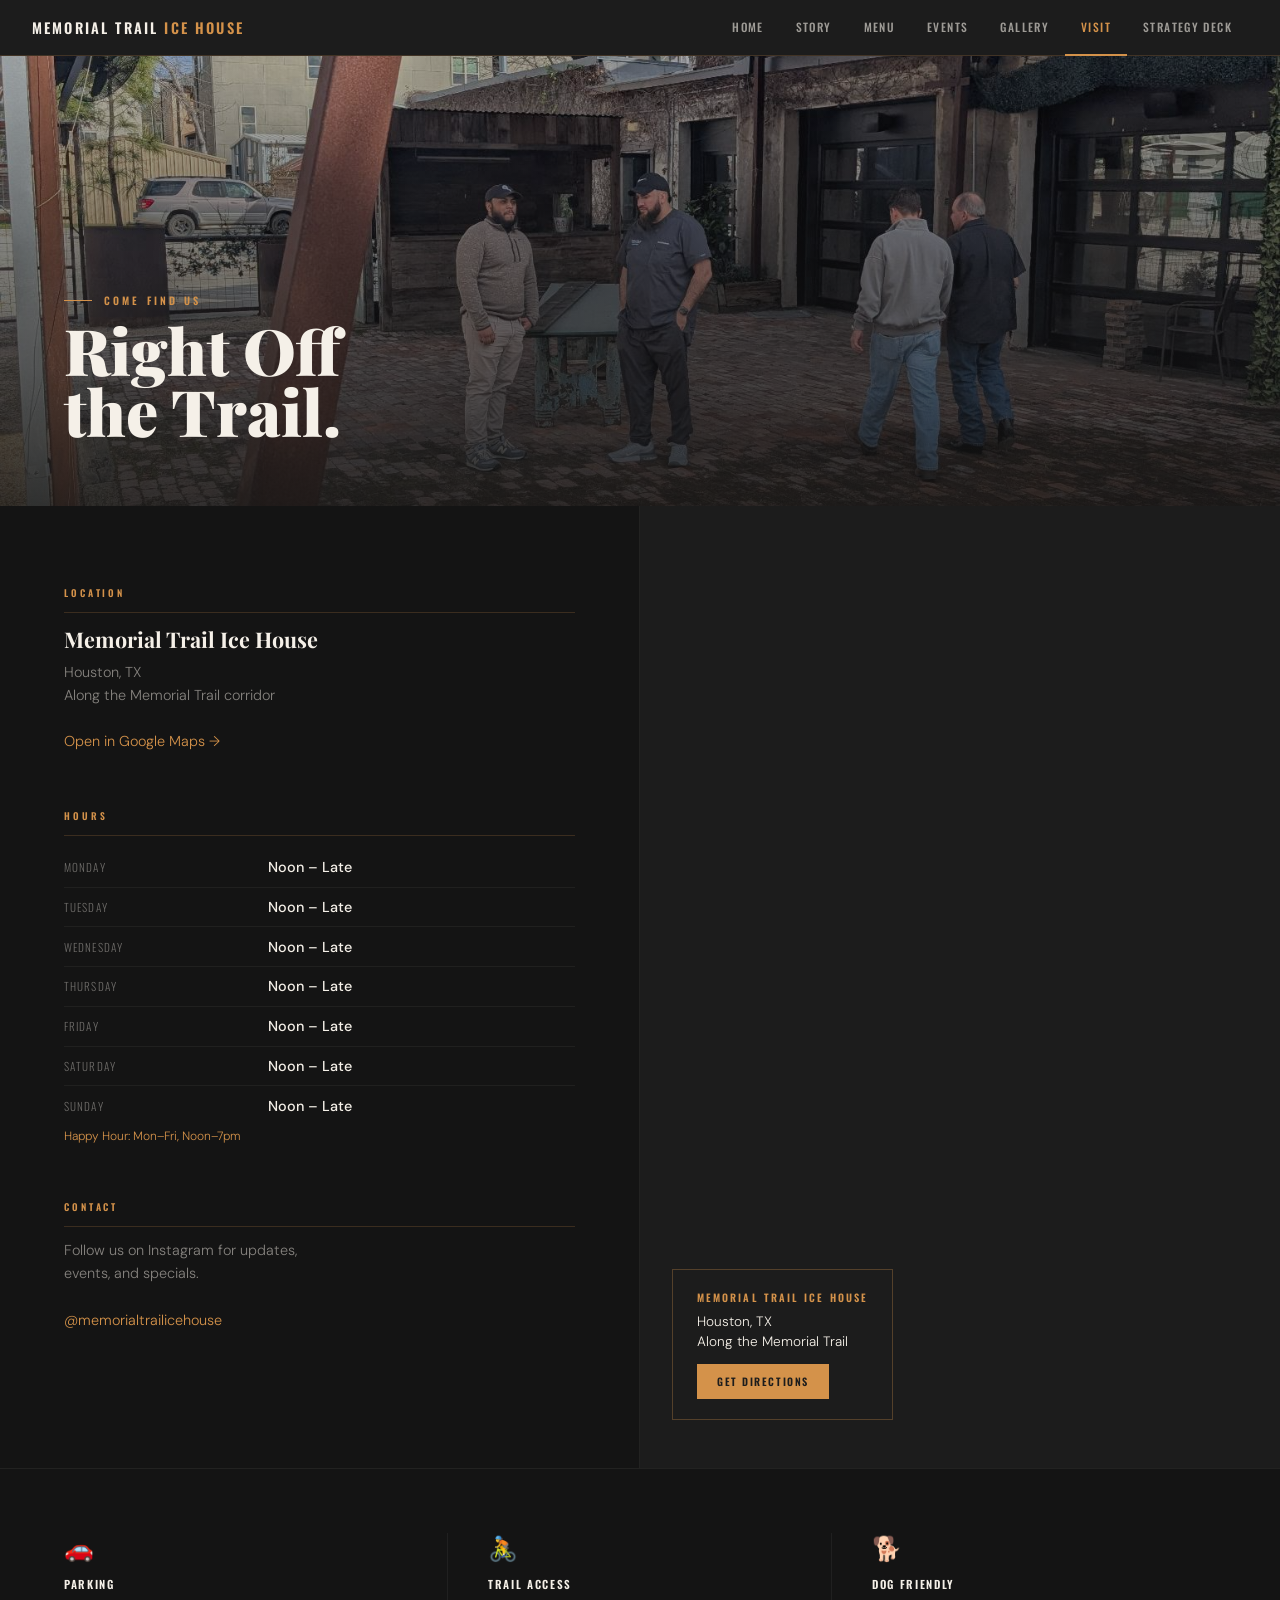
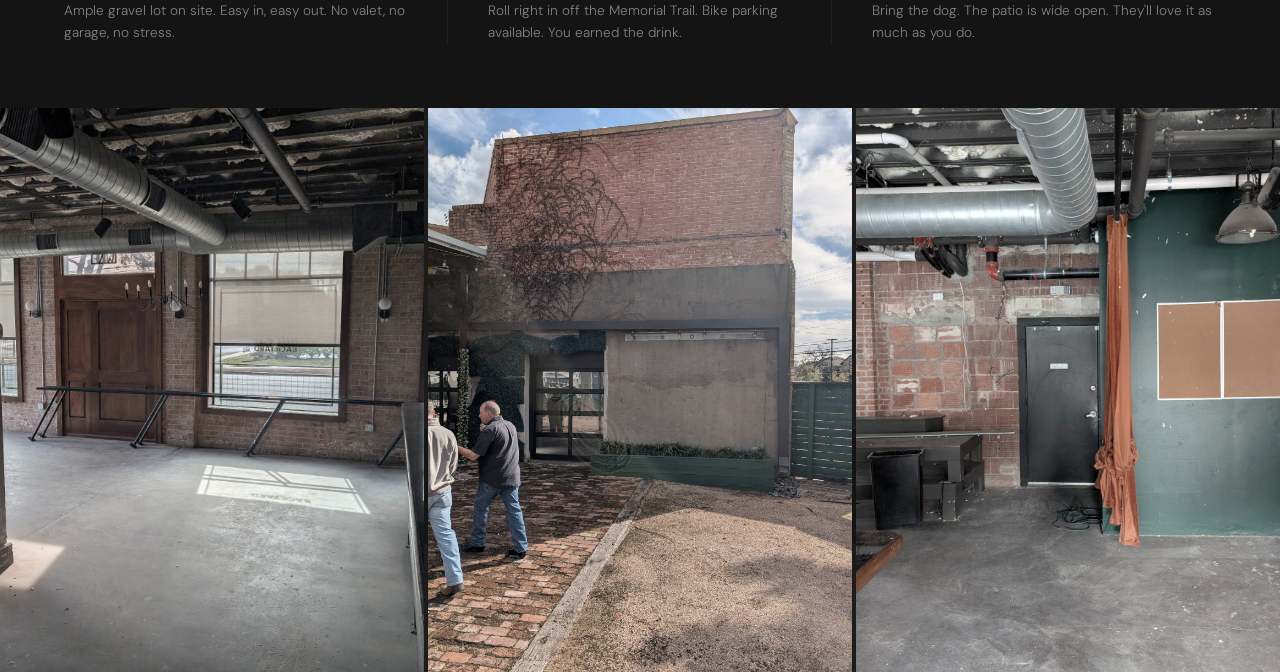
==== contact.html @ 59ef4555 "Initial commit: Memorial Trail Ice House website with updated gallery" ====
<!DOCTYPE html>
<html lang="en">
<head>
<meta charset="UTF-8">
<meta name="viewport" content="width=device-width, initial-scale=1.0">
<meta name="description" content="Memorial Trail Ice House - Houston's premier craft bar. Visit us for drinks, events, and good times.
<title>Visit — Memorial Trail Ice House</title>
<link rel="preconnect" href="https://fonts.googleapis.com">
<link rel="preconnect" href="https://fonts.gstatic.com" crossorigin>
<link href="https://fonts.googleapis.com/css2?family=Playfair+Display:ital,wght@0,700;0,900;1,700&family=DM+Sans:wght@300;400;500&family=Oswald:wght@400;500;600&display=swap" rel="stylesheet">
<style>
  *, *::before, *::after { box-sizing: border-box; margin: 0; padding: 0; }

  :root {
    --charcoal: #1C1C1C;
    --green: #2D5A3D;
    --gold: #D4924A;
    --cream: #F5F0E8;
    --dark2: #141414;
  }

  body {
    background: var(--charcoal);
    color: var(--cream);
    font-family: 'DM Sans', sans-serif;
    font-weight: 300;
    overflow-x: hidden;
  }

  /* NAV */
  nav {
    position: fixed;
    top: 0; left: 0; right: 0;
    z-index: 100;
    background: var(--charcoal);
    border-bottom: 1px solid rgba(212,146,74,0.2);
    display: flex;
    align-items: center;
    justify-content: space-between;
    padding: 0 2rem;
    height: 56px;
  }

  .nav-logo {
    font-family: 'Oswald', sans-serif;
    font-size: 0.9rem;
    font-weight: 600;
    letter-spacing: 0.15em;
    text-transform: uppercase;
    color: var(--cream);
    text-decoration: none;
  }

  .nav-logo span { color: var(--gold); }

  .nav-links {
    display: flex;
    gap: 0;
    list-style: none;
  }

  .nav-links a {
    font-family: 'Oswald', sans-serif;
    font-size: 0.72rem;
    font-weight: 500;
    letter-spacing: 0.12em;
    text-transform: uppercase;
    color: rgba(245,240,232,0.6);
    text-decoration: none;
    padding: 0 1rem;
    height: 56px;
    display: flex;
    align-items: center;
    border-bottom: 2px solid transparent;
    transition: color 0.2s, border-color 0.2s;
  }

  .nav-links a:hover { color: var(--cream); }
  .nav-links a.active { color: var(--gold); border-bottom-color: var(--gold); }

  .nav-hamburger {
    display: none;
    flex-direction: column;
    gap: 5px;
    cursor: pointer;
    padding: 8px;
  }

  .nav-hamburger span {
    display: block;
    width: 24px;
    height: 2px;
    background: var(--cream);
  }

  .nav-mobile {
    display: none;
    position: fixed;
    top: 56px; left: 0; right: 0;
    background: var(--dark2);
    border-bottom: 1px solid rgba(212,146,74,0.2);
    z-index: 99;
    padding: 1rem 0;
  }

  .nav-mobile.open { display: block; }

  .nav-mobile a {
    display: block;
    font-family: 'Oswald', sans-serif;
    font-size: 0.85rem;
    letter-spacing: 0.12em;
    text-transform: uppercase;
    color: rgba(245,240,232,0.7);
    text-decoration: none;
    padding: 0.75rem 2rem;
    border-left: 3px solid transparent;
    transition: all 0.2s;
  }

  .nav-mobile a:hover, .nav-mobile a.active {
    color: var(--gold);
    border-left-color: var(--gold);
  }

  /* HERO PHOTO */
  .page-hero {
    margin-top: 56px;
    position: relative;
    height: 50vh;
    min-height: 340px;
    overflow: hidden;
  }

  .page-hero-bg {
    position: absolute;
    inset: 0;
    background-image: url('images/gallery/exterior-entrance.jpg');
    background-size: cover;
    background-position: center 45%;
    animation: kenburns 18s ease-in-out infinite alternate;
  }

  @keyframes kenburns {
    0%   { transform: scale(1.0); }
    100% { transform: scale(1.07) translate(1%, 0); }
  }

  .page-hero-overlay {
    position: absolute;
    inset: 0;
    background: linear-gradient(to bottom, rgba(20,20,20,0.3) 0%, rgba(20,20,20,0.85) 100%);
  }

  .page-hero-content {
    position: relative;
    z-index: 2;
    height: 100%;
    display: flex;
    align-items: flex-end;
    padding: 0 4rem 4rem;
  }

  .page-eyebrow {
    font-family: 'Oswald', sans-serif;
    font-size: 0.65rem;
    font-weight: 600;
    letter-spacing: 0.3em;
    text-transform: uppercase;
    color: var(--gold);
    margin-bottom: 0.75rem;
    display: flex;
    align-items: center;
    gap: 0.75rem;
  }

  .page-eyebrow::before {
    content: '';
    width: 28px;
    height: 1px;
    background: var(--gold);
  }

  .page-title {
    font-family: 'Playfair Display', serif;
    font-size: clamp(2.5rem, 5vw, 4.5rem);
    font-weight: 900;
    line-height: 0.95;
    color: var(--cream);
  }

  /* MAIN CONTENT */
  .contact-layout {
    display: grid;
    grid-template-columns: 1fr 1fr;
    min-height: 560px;
  }

  .contact-info {
    padding: 5rem 4rem;
    background: var(--dark2);
    border-right: 1px solid rgba(245,240,232,0.06);
  }

  .info-block {
    margin-bottom: 3.5rem;
  }

  .info-label {
    font-family: 'Oswald', sans-serif;
    font-size: 0.6rem;
    font-weight: 600;
    letter-spacing: 0.3em;
    text-transform: uppercase;
    color: var(--gold);
    margin-bottom: 0.75rem;
    padding-bottom: 0.75rem;
    border-bottom: 1px solid rgba(212,146,74,0.2);
  }

  .info-primary {
    font-family: 'Playfair Display', serif;
    font-size: 1.35rem;
    font-weight: 700;
    color: var(--cream);
    line-height: 1.35;
    margin-bottom: 0.4rem;
  }

  .info-secondary {
    font-size: 0.9rem;
    color: rgba(245,240,232,0.5);
    line-height: 1.6;
  }

  .info-secondary a {
    color: var(--gold);
    text-decoration: none;
  }

  .info-secondary a:hover { text-decoration: underline; }

  /* HOURS TABLE */
  .hours-table {
    width: 100%;
    border-collapse: collapse;
  }

  .hours-table tr {
    border-bottom: 1px solid rgba(245,240,232,0.05);
  }

  .hours-table tr:last-child { border-bottom: none; }

  .hours-table td {
    padding: 0.65rem 0;
    font-size: 0.9rem;
    color: rgba(245,240,232,0.6);
  }

  .hours-table td:first-child {
    font-family: 'Oswald', sans-serif;
    font-size: 0.7rem;
    letter-spacing: 0.1em;
    text-transform: uppercase;
    color: rgba(245,240,232,0.4);
    width: 40%;
  }

  .hours-table td.highlight {
    color: var(--cream);
    font-weight: 500;
  }

  .hours-special {
    font-size: 0.75rem;
    color: var(--gold);
    margin-top: 0.2rem;
  }

  /* MAP SIDE */
  .map-side {
    position: relative;
    background: var(--charcoal);
  }

  .map-embed {
    width: 100%;
    height: 100%;
    min-height: 560px;
    border: none;
    display: block;
    filter: saturate(0.4) contrast(1.2);
  }

  .map-pin {
    position: absolute;
    bottom: 3rem;
    left: 2rem;
    background: var(--charcoal);
    border: 1px solid rgba(212,146,74,0.3);
    padding: 1.25rem 1.5rem;
    max-width: 280px;
  }

  .map-pin-name {
    font-family: 'Oswald', sans-serif;
    font-size: 0.65rem;
    font-weight: 600;
    letter-spacing: 0.2em;
    text-transform: uppercase;
    color: var(--gold);
    margin-bottom: 0.4rem;
  }

  .map-pin-addr {
    font-size: 0.85rem;
    color: var(--cream);
    line-height: 1.5;
    margin-bottom: 0.75rem;
  }

  .btn-map {
    font-family: 'Oswald', sans-serif;
    font-size: 0.65rem;
    font-weight: 600;
    letter-spacing: 0.15em;
    text-transform: uppercase;
    color: var(--charcoal);
    background: var(--gold);
    text-decoration: none;
    padding: 0.6rem 1.25rem;
    display: inline-block;
    transition: background 0.2s;
  }

  .btn-map:hover { background: #e0a55a; }

  /* PARKING & NOTES */
  .notes-strip {
    background: var(--dark2);
    padding: 4rem;
    display: grid;
    grid-template-columns: repeat(3, 1fr);
    gap: 0;
    border-top: 1px solid rgba(245,240,232,0.06);
  }

  .note-card {
    padding: 0 2.5rem 0 0;
    border-right: 1px solid rgba(245,240,232,0.06);
  }

  .note-card:last-child { border-right: none; padding-right: 0; padding-left: 2.5rem; }
  .note-card:nth-child(2) { padding-left: 2.5rem; }

  .note-icon {
    font-size: 1.5rem;
    margin-bottom: 0.75rem;
  }

  .note-title {
    font-family: 'Oswald', sans-serif;
    font-size: 0.7rem;
    font-weight: 600;
    letter-spacing: 0.15em;
    text-transform: uppercase;
    color: var(--cream);
    margin-bottom: 0.5rem;
  }

  .note-body {
    font-size: 0.85rem;
    color: rgba(245,240,232,0.5);
    line-height: 1.65;
  }

  /* PHOTO STRIP */
  .photo-strip {
    display: grid;
    grid-template-columns: 1fr 1fr 1fr;
    gap: 4px;
    height: 320px;
  }

  .photo-strip img {
    width: 100%;
    height: 100%;
    object-fit: cover;
    display: block;
    filter: saturate(0.7);
    transition: filter 0.4s;
  }

  .photo-strip img:hover { filter: saturate(1); }

  /* FOOTER */
  footer {
    background: var(--dark2);
    border-top: 1px solid rgba(245,240,232,0.06);
    padding: 3rem 4rem;
    display: flex;
    justify-content: space-between;
    align-items: center;
    flex-wrap: wrap;
    gap: 1rem;
  }

  .footer-brand {
    font-family: 'Oswald', sans-serif;
    font-size: 0.8rem;
    font-weight: 600;
    letter-spacing: 0.15em;
    text-transform: uppercase;
    color: var(--cream);
  }

  .footer-brand span { color: var(--gold); }

  .footer-credit {
    font-size: 0.75rem;
    color: rgba(245,240,232,0.35);
  }

  .footer-credit a {
    color: rgba(212,146,74,0.7);
    text-decoration: none;
  }

  .footer-credit a:hover { color: var(--gold); }

  @media (max-width: 900px) {
    .nav-links { display: none; }
    .nav-hamburger { display: flex; }
    .page-hero-content { padding: 0 2rem 2.5rem; }
    .contact-layout { grid-template-columns: 1fr; }
    .contact-info { padding: 3.5rem 2rem; }
    .map-side { display: none; }
    .notes-strip { grid-template-columns: 1fr; padding: 3rem 2rem; gap: 2rem; }
    .note-card { padding: 0; border-right: none; border-bottom: 1px solid rgba(245,240,232,0.06); padding-bottom: 2rem; }
    .note-card:last-child { border-bottom: none; padding-bottom: 0; padding-left: 0; }
    .note-card:nth-child(2) { padding-left: 0; }
    .photo-strip { height: 200px; }
    footer { padding: 2rem; flex-direction: column; align-items: flex-start; }
  }
</style>
</head>
<body>

<nav>
  <a href="index.html" class="nav-logo">Memorial Trail <span>Ice House</span></a>
  <ul class="nav-links">
    <li><a href="index.html">Home</a></li>
    <li><a href="story.html">Story</a></li>
    <li><a href="menu.html">Menu</a></li>
    <li><a href="events.html">Events</a></li>
    <li><a href="gallery.html">Gallery</a></li>
    <li><a href="contact.html" class="active">Visit</a></li>
    <li><a href="deck.html">Strategy Deck</a></li>
  </ul>
  <div class="nav-hamburger" id="hamburger" onclick="toggleMenu()">
    <span></span><span></span><span></span>
  </div>
</nav>

<div class="nav-mobile" id="navMobile">
  <a href="index.html">Home</a>
  <a href="story.html">Story</a>
  <a href="menu.html">Menu</a>
  <a href="events.html">Events</a>
  <a href="gallery.html">Gallery</a>
  <a href="contact.html" class="active">Visit</a>
  <a href="deck.html">Strategy Deck</a>
</div>

<!-- PAGE HERO -->
<div class="page-hero">
  <div class="page-hero-bg"></div>
  <div class="page-hero-overlay"></div>
  <div class="page-hero-content">
    <div>
      <p class="page-eyebrow">Come Find Us</p>
      <h1 class="page-title">Right Off<br>the Trail.</h1>
    </div>
  </div>
</div>

<!-- CONTACT LAYOUT -->
<div class="contact-layout">
  <div class="contact-info">

    <div class="info-block">
      <div class="info-label">Location</div>
      <div class="info-primary">Memorial Trail Ice House</div>
      <div class="info-secondary">
        Houston, TX<br>
        Along the Memorial Trail corridor<br><br>
        <a href="https://maps.google.com/?q=Memorial+Trail+Ice+House+Houston+TX" target="_blank">Open in Google Maps →</a>
      </div>
    </div>

    <div class="info-block">
      <div class="info-label">Hours</div>
      <table class="hours-table">
        <tr>
          <td>Monday</td>
          <td class="highlight">Noon – Late</td>
        </tr>
        <tr>
          <td>Tuesday</td>
          <td class="highlight">Noon – Late</td>
        </tr>
        <tr>
          <td>Wednesday</td>
          <td class="highlight">Noon – Late</td>
        </tr>
        <tr>
          <td>Thursday</td>
          <td class="highlight">Noon – Late</td>
        </tr>
        <tr>
          <td>Friday</td>
          <td class="highlight">Noon – Late</td>
        </tr>
        <tr>
          <td>Saturday</td>
          <td class="highlight">Noon – Late</td>
        </tr>
        <tr>
          <td>Sunday</td>
          <td class="highlight">Noon – Late</td>
        </tr>
      </table>
      <div class="hours-special">Happy Hour: Mon–Fri, Noon–7pm</div>
    </div>

    <div class="info-block">
      <div class="info-label">Contact</div>
      <div class="info-secondary">
        Follow us on Instagram for updates,<br>
        events, and specials.<br><br>
        <a href="https://instagram.com/memorialtrailicehouse" target="_blank">@memorialtrailicehouse</a>
      </div>
    </div>

  </div>

  <div class="map-side">
    <iframe
      class="map-embed"
      src="https://www.google.com/maps/embed?pb=!1m18!1m12!1m3!1d3462.5!2d-95.42!3d29.76!2m3!1f0!2f0!3f0!3m2!1i1024!2i768!4f13.1!3m3!1m2!1s0x0%3A0x0!2sMemorial+Trail+Ice+House!5e0!3m2!1sen!2sus!4v1"
      allowfullscreen=""
      loading="lazy"
      referrerpolicy="no-referrer-when-downgrade"
      title="Memorial Trail Ice House Map">
    </iframe>
    <div class="map-pin">
      <div class="map-pin-name">Memorial Trail Ice House</div>
      <div class="map-pin-addr">Houston, TX<br>Along the Memorial Trail</div>
      <a href="https://maps.google.com/?q=Memorial+Trail+Ice+House+Houston+TX" target="_blank" class="btn-map">Get Directions</a>
    </div>
  </div>
</div>

<!-- NOTES STRIP -->
<div class="notes-strip">
  <div class="note-card">
    <div class="note-icon">🚗</div>
    <div class="note-title">Parking</div>
    <div class="note-body">Ample gravel lot on site. Easy in, easy out. No valet, no garage, no stress.</div>
  </div>
  <div class="note-card">
    <div class="note-icon">🚴</div>
    <div class="note-title">Trail Access</div>
    <div class="note-body">Roll right in off the Memorial Trail. Bike parking available. You earned the drink.</div>
  </div>
  <div class="note-card">
    <div class="note-icon">🐕</div>
    <div class="note-title">Dog Friendly</div>
    <div class="note-body">Bring the dog. The patio is wide open. They'll love it as much as you do.</div>
  </div>
</div>

<!-- PHOTO STRIP -->
<div class="photo-strip">
  <img src="images/gallery/gravel-lot.jpg" alt="Gravel Lot Parking">
  <img src="images/gallery/exterior-brick.jpg" alt="Exterior">
  <img src="images/gallery/garage-doors.jpg" alt="Garage Doors Open">
</div>

<!-- FOOTER -->
<footer>
  <div class="footer-brand">Memorial Trail <span>Ice House</span></div>
  <div class="footer-credit">Website by <a href="https://clstrategy.co" target="_blank">C&amp;L Strategy</a></div>
</footer>

<script>
  function toggleMenu() {
    document.getElementById('navMobile').classList.toggle('open');
  }
</script>

</body>
</html>
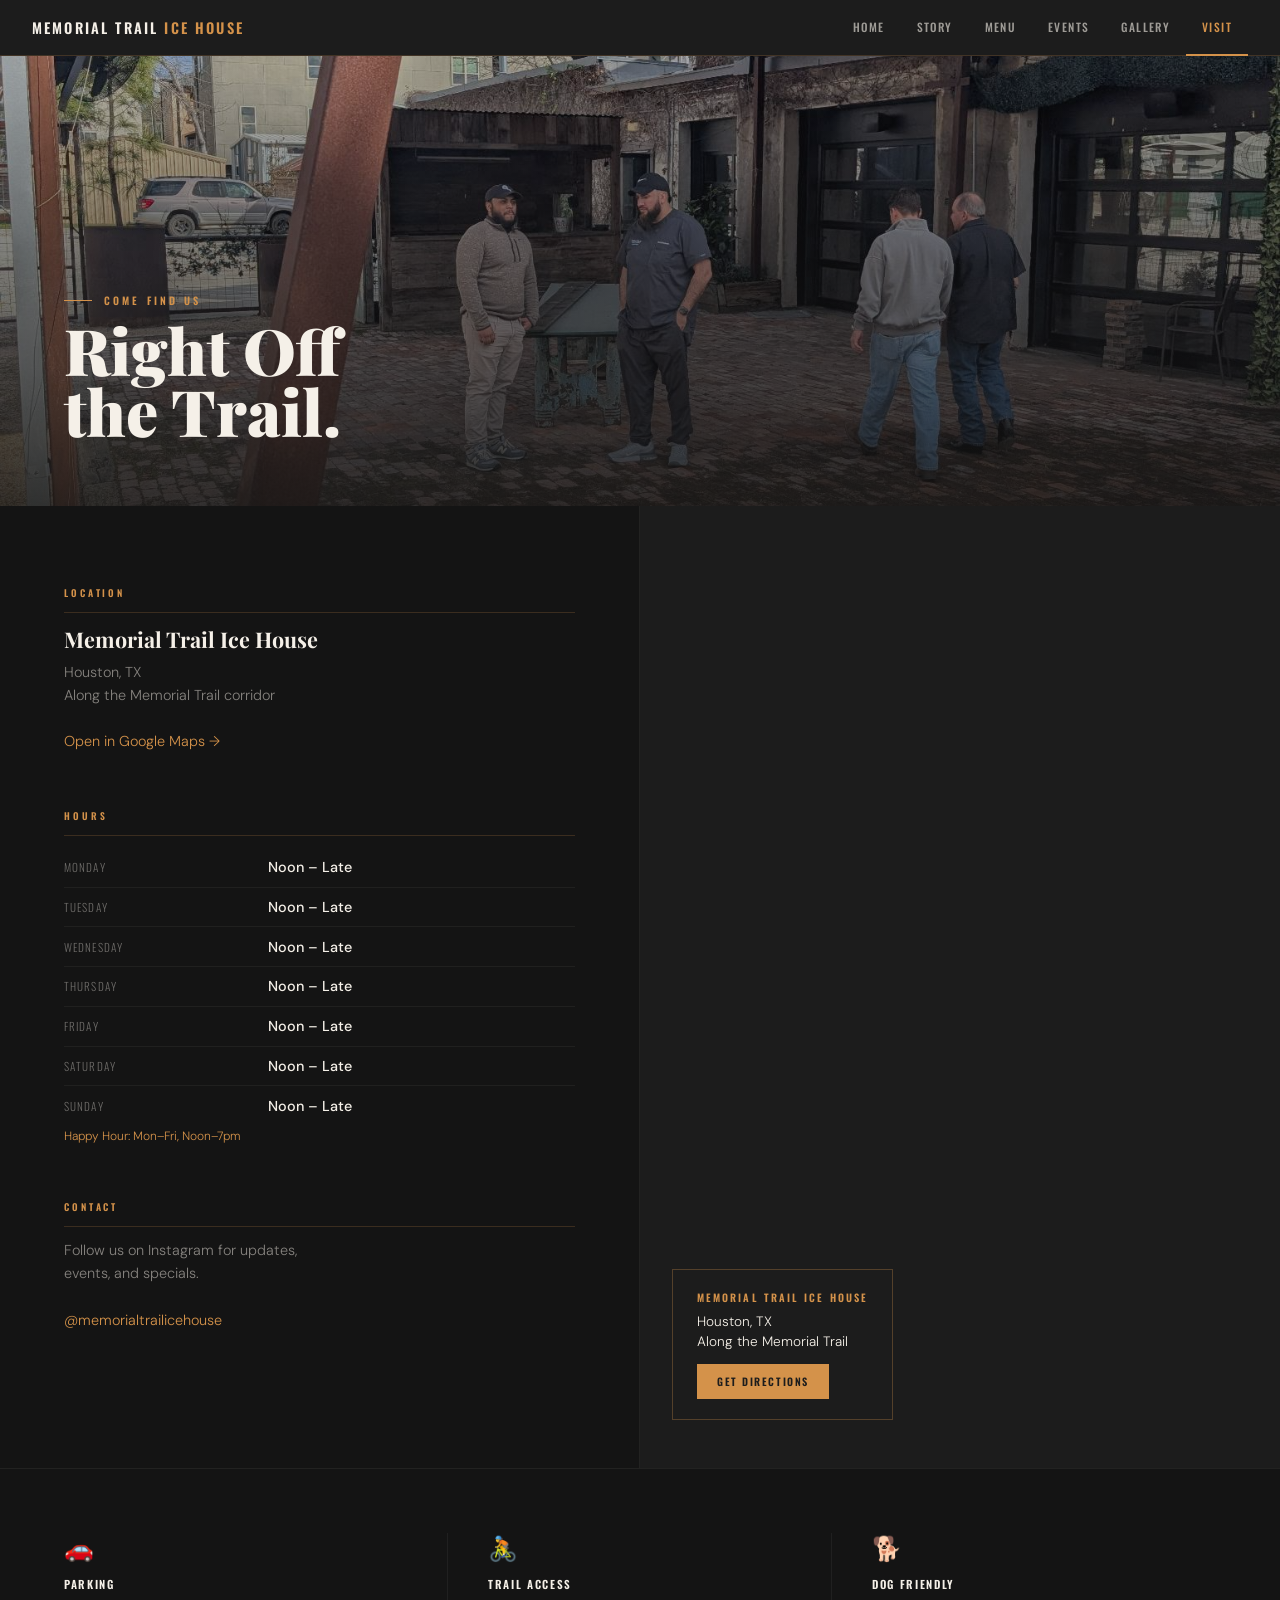
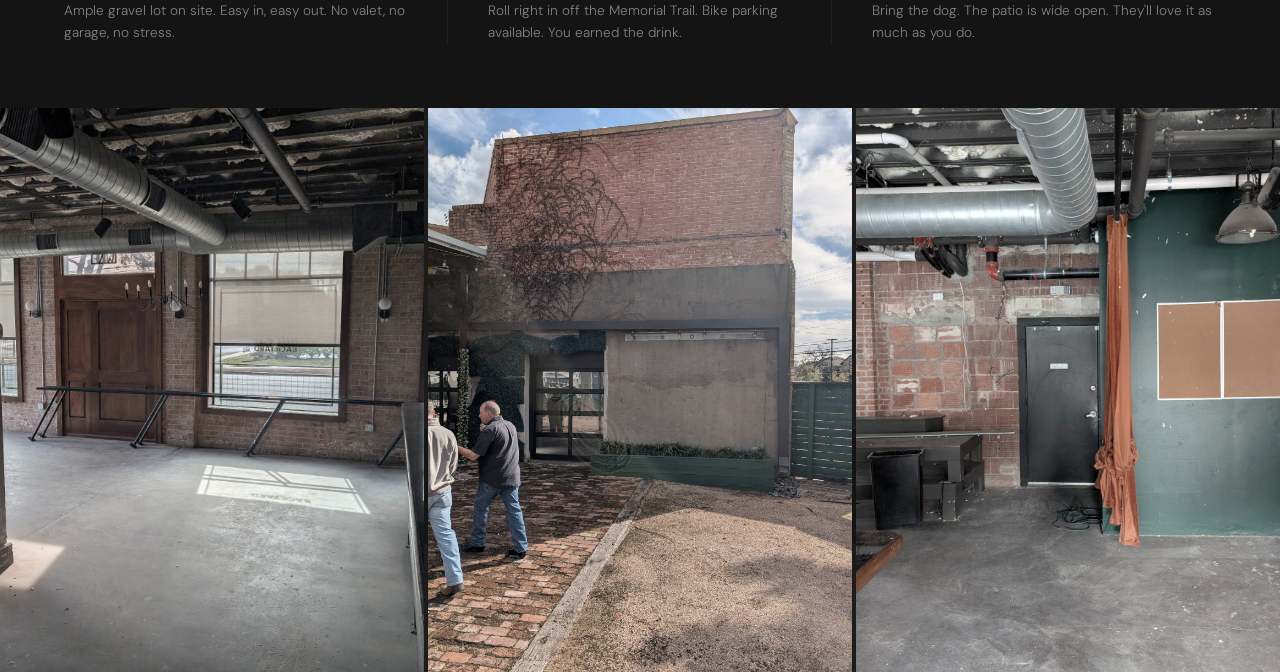
==== commit 5234ff56: "Remove strategy deck from site" ====
--- a/contact.html
+++ b/contact.html
@@ -456,7 +456,6 @@
     <li><a href="events.html">Events</a></li>
     <li><a href="gallery.html">Gallery</a></li>
     <li><a href="contact.html" class="active">Visit</a></li>
-    <li><a href="deck.html">Strategy Deck</a></li>
   </ul>
   <div class="nav-hamburger" id="hamburger" onclick="toggleMenu()">
     <span></span><span></span><span></span>
@@ -470,7 +469,6 @@
   <a href="events.html">Events</a>
   <a href="gallery.html">Gallery</a>
   <a href="contact.html" class="active">Visit</a>
-  <a href="deck.html">Strategy Deck</a>
 </div>
 
 <!-- PAGE HERO -->
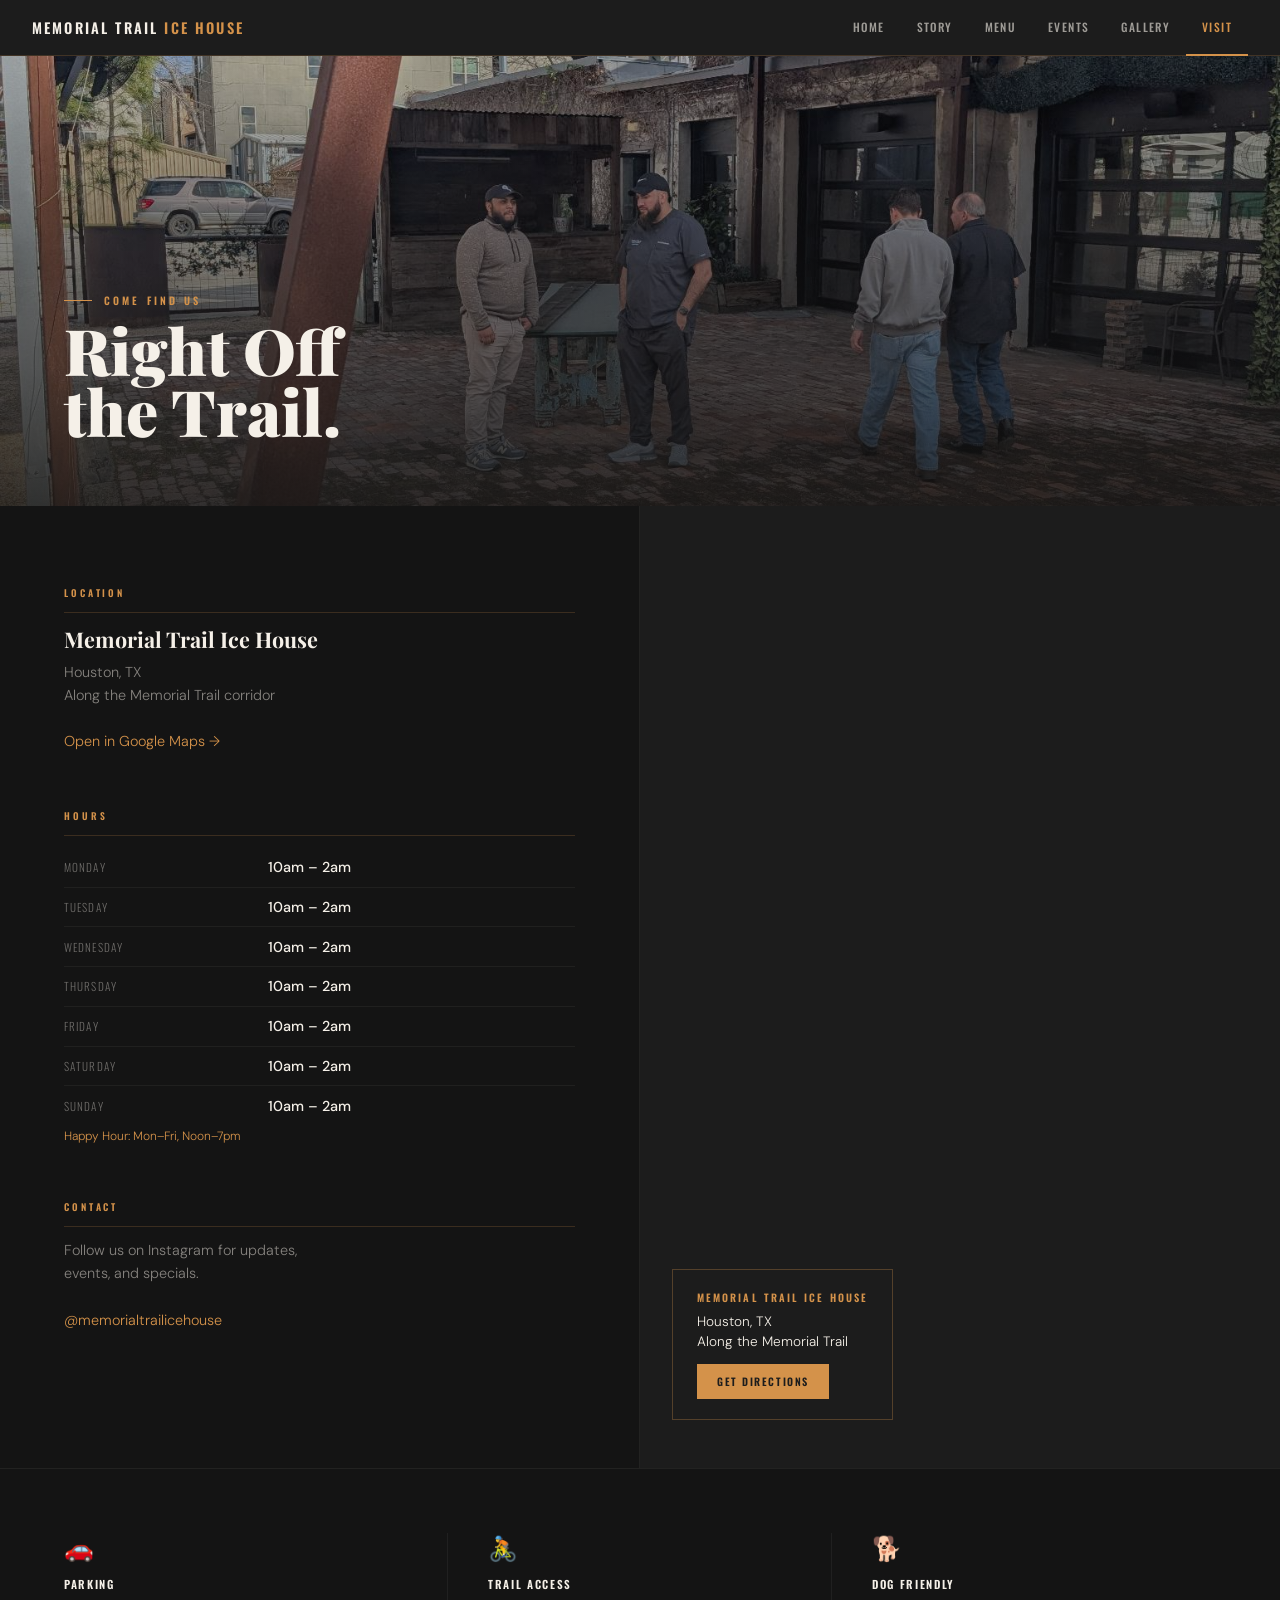
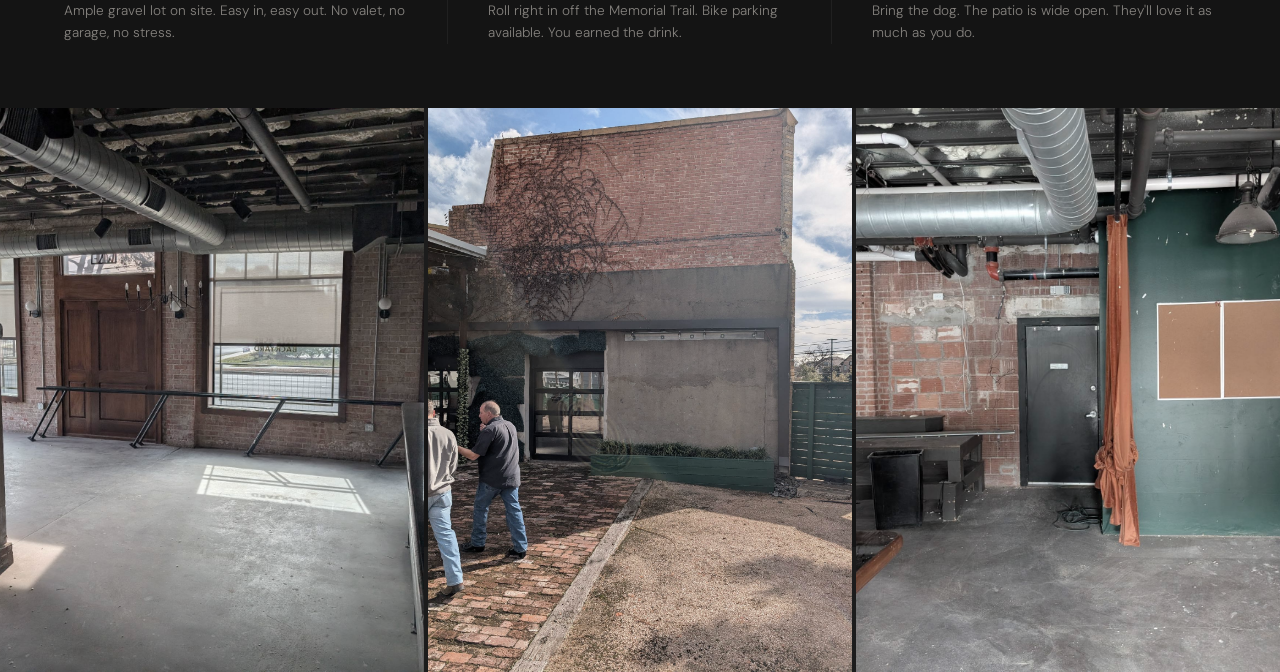
==== commit d1bba4e7: "feat: update hours (10am–2am daily), remove Trivia Tuesday, Friday half-off until 7pm, add Facebook " ====
--- a/contact.html
+++ b/contact.html
@@ -428,6 +428,18 @@
   }
 
   .footer-credit a:hover { color: var(--gold); }
+  .footer-social {
+    display: flex;
+    gap: 1rem;
+    align-items: center;
+  }
+  .footer-social a {
+    color: rgba(245,240,232,0.5);
+    transition: color 0.2s;
+    display: flex;
+    align-items: center;
+  }
+  .footer-social a:hover { color: var(--gold); }
 
   @media (max-width: 900px) {
     .nav-links { display: none; }
@@ -502,31 +514,31 @@
       <table class="hours-table">
         <tr>
           <td>Monday</td>
-          <td class="highlight">Noon – Late</td>
+          <td class="highlight">10am – 2am</td>
         </tr>
         <tr>
           <td>Tuesday</td>
-          <td class="highlight">Noon – Late</td>
+          <td class="highlight">10am – 2am</td>
         </tr>
         <tr>
           <td>Wednesday</td>
-          <td class="highlight">Noon – Late</td>
+          <td class="highlight">10am – 2am</td>
         </tr>
         <tr>
           <td>Thursday</td>
-          <td class="highlight">Noon – Late</td>
+          <td class="highlight">10am – 2am</td>
         </tr>
         <tr>
           <td>Friday</td>
-          <td class="highlight">Noon – Late</td>
+          <td class="highlight">10am – 2am</td>
         </tr>
         <tr>
           <td>Saturday</td>
-          <td class="highlight">Noon – Late</td>
+          <td class="highlight">10am – 2am</td>
         </tr>
         <tr>
           <td>Sunday</td>
-          <td class="highlight">Noon – Late</td>
+          <td class="highlight">10am – 2am</td>
         </tr>
       </table>
       <div class="hours-special">Happy Hour: Mon–Fri, Noon–7pm</div>
@@ -589,6 +601,14 @@
 <!-- FOOTER -->
 <footer>
   <div class="footer-brand">Memorial Trail <span>Ice House</span></div>
+  <div class="footer-social">
+    <a href="https://www.facebook.com/memorialtrailicehouse" target="_blank" rel="noopener" aria-label="Facebook">
+      <svg width="22" height="22" viewBox="0 0 24 24" fill="currentColor"><path d="M18 2h-3a5 5 0 0 0-5 5v3H7v4h3v8h4v-8h3l1-4h-4V7a1 1 0 0 1 1-1h3z"/></svg>
+    </a>
+    <a href="https://instagram.com/memorialtrailicehouse" target="_blank" rel="noopener" aria-label="Instagram">
+      <svg width="22" height="22" viewBox="0 0 24 24" fill="none" stroke="currentColor" stroke-width="2" stroke-linecap="round" stroke-linejoin="round"><rect x="2" y="2" width="20" height="20" rx="5" ry="5"/><path d="M16 11.37A4 4 0 1 1 12.63 8 4 4 0 0 1 16 11.37z"/><line x1="17.5" y1="6.5" x2="17.51" y2="6.5"/></svg>
+    </a>
+  </div>
   <div class="footer-credit">Website by <a href="https://clstrategy.co" target="_blank">C&amp;L Strategy</a></div>
 </footer>
 
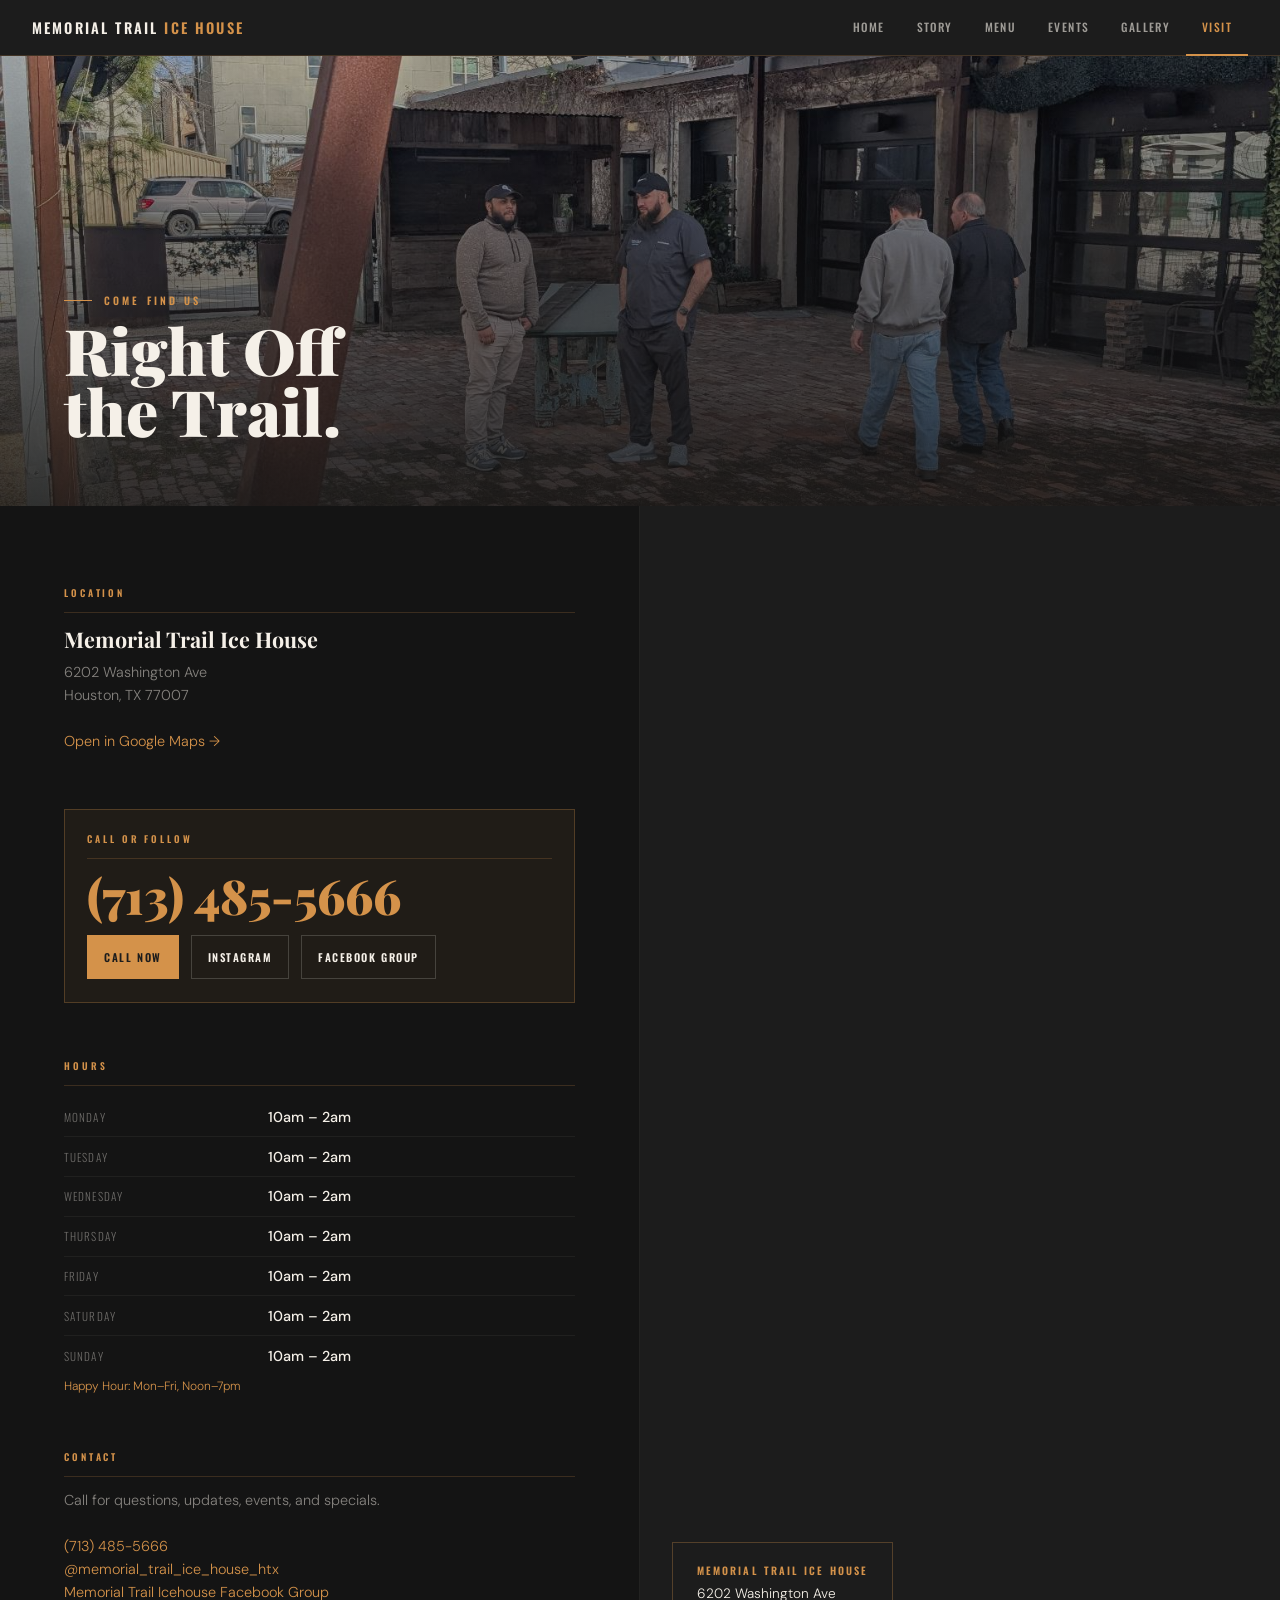
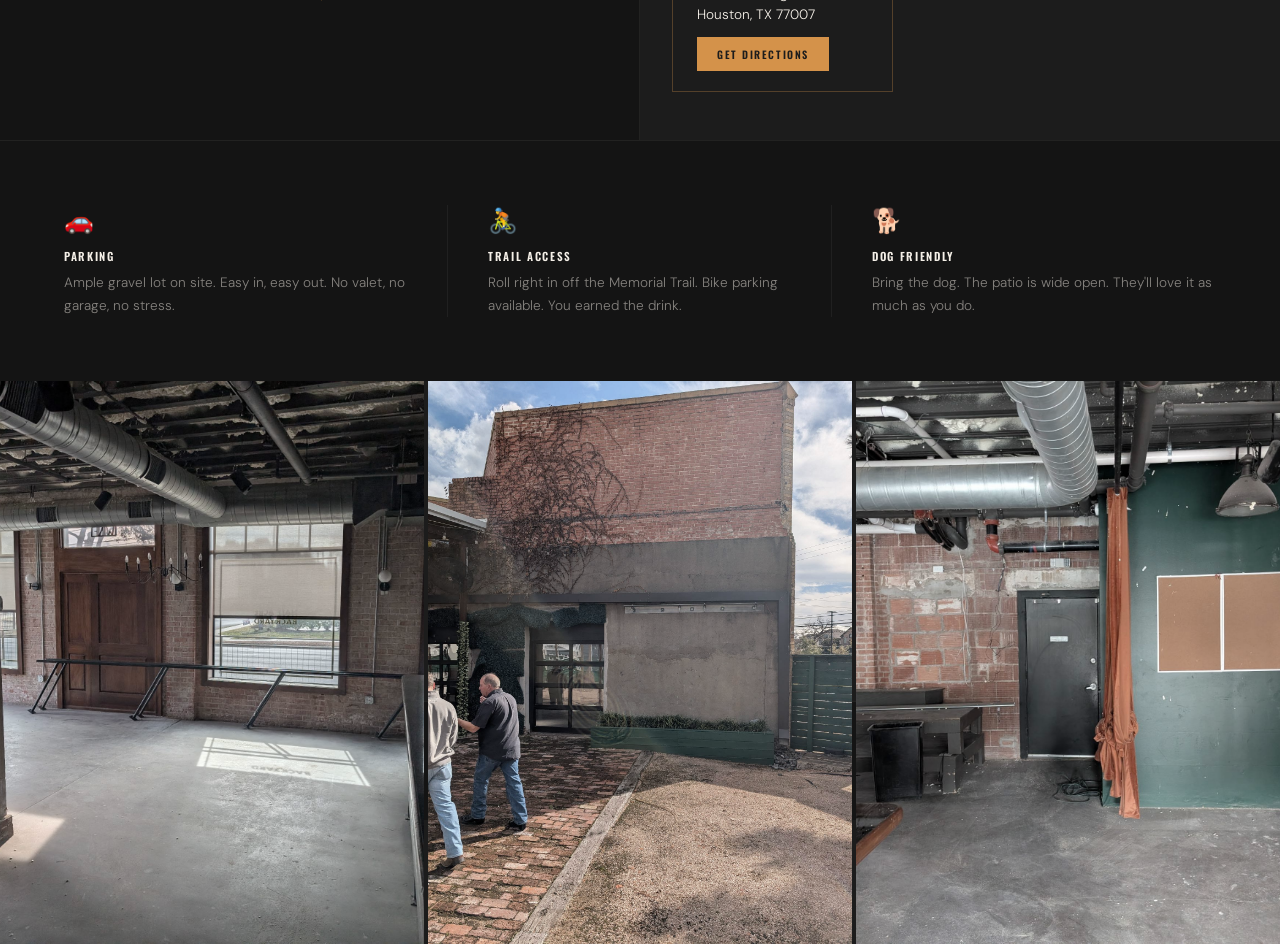
==== commit d828b7a5: "Update Memorial Trail contact links and gallery" ====
--- a/contact.html
+++ b/contact.html
@@ -3,7 +3,7 @@
 <head>
 <meta charset="UTF-8">
 <meta name="viewport" content="width=device-width, initial-scale=1.0">
-<meta name="description" content="Memorial Trail Ice House - Houston's premier craft bar. Visit us for drinks, events, and good times.
+<meta name="description" content="Visit Memorial Trail Ice House at 6202 Washington Ave in Houston. Call (713) 485-5666, get directions, and follow the latest updates.">
 <title>Visit — Memorial Trail Ice House</title>
 <link rel="preconnect" href="https://fonts.googleapis.com">
 <link rel="preconnect" href="https://fonts.gstatic.com" crossorigin>
@@ -239,6 +239,63 @@
   }
 
   .info-secondary a:hover { text-decoration: underline; }
+
+  .contact-card {
+    border: 1px solid rgba(212,146,74,0.28);
+    background: rgba(212,146,74,0.06);
+    padding: 1.4rem;
+    margin-bottom: 3.5rem;
+  }
+
+  .contact-phone {
+    display: block;
+    font-family: 'Playfair Display', serif;
+    font-size: clamp(2rem, 4vw, 3rem);
+    font-weight: 900;
+    line-height: 1;
+    color: var(--gold);
+    text-decoration: none;
+    margin: 0.6rem 0 1rem;
+  }
+
+  .contact-actions {
+    display: flex;
+    flex-wrap: wrap;
+    gap: 0.75rem;
+  }
+
+  .contact-button {
+    display: inline-flex;
+    align-items: center;
+    justify-content: center;
+    min-height: 44px;
+    padding: 0.7rem 1rem;
+    border: 1px solid rgba(245,240,232,0.18);
+    color: var(--cream);
+    font-family: 'Oswald', sans-serif;
+    font-size: 0.68rem;
+    font-weight: 600;
+    letter-spacing: 0.14em;
+    text-transform: uppercase;
+    text-decoration: none;
+    transition: border-color 0.2s, color 0.2s, background 0.2s;
+  }
+
+  .contact-button.primary {
+    background: var(--gold);
+    border-color: var(--gold);
+    color: var(--charcoal);
+  }
+
+  .contact-button:hover {
+    border-color: var(--gold);
+    color: var(--gold);
+  }
+
+  .contact-button.primary:hover {
+    color: var(--charcoal);
+    background: #e0a55a;
+  }
 
   /* HOURS TABLE */
   .hours-table {
@@ -503,9 +560,19 @@
       <div class="info-label">Location</div>
       <div class="info-primary">Memorial Trail Ice House</div>
       <div class="info-secondary">
-        Houston, TX<br>
-        Along the Memorial Trail corridor<br><br>
-        <a href="https://maps.google.com/?q=Memorial+Trail+Ice+House+Houston+TX" target="_blank">Open in Google Maps →</a>
+        6202 Washington Ave<br>
+        Houston, TX 77007<br><br>
+        <a href="https://maps.google.com/?q=6202+Washington+Ave+Houston+TX+77007" target="_blank">Open in Google Maps →</a>
+      </div>
+    </div>
+
+    <div class="contact-card">
+      <div class="info-label">Call or Follow</div>
+      <a class="contact-phone" href="tel:+17134855666">(713) 485-5666</a>
+      <div class="contact-actions" aria-label="Contact links">
+        <a class="contact-button primary" href="tel:+17134855666">Call Now</a>
+        <a class="contact-button" href="https://www.instagram.com/memorial_trail_ice_house_htx/" target="_blank" rel="noopener">Instagram</a>
+        <a class="contact-button" href="https://www.facebook.com/groups/memorialtrailicehouse" target="_blank" rel="noopener">Facebook Group</a>
       </div>
     </div>
 
@@ -547,9 +614,10 @@
     <div class="info-block">
       <div class="info-label">Contact</div>
       <div class="info-secondary">
-        Follow us on Instagram for updates,<br>
-        events, and specials.<br><br>
-        <a href="https://instagram.com/memorialtrailicehouse" target="_blank">@memorialtrailicehouse</a>
+        Call for questions, updates, events, and specials.<br><br>
+        <a href="tel:+17134855666">(713) 485-5666</a><br>
+        <a href="https://www.instagram.com/memorial_trail_ice_house_htx/" target="_blank" rel="noopener">@memorial_trail_ice_house_htx</a><br>
+        <a href="https://www.facebook.com/groups/memorialtrailicehouse" target="_blank" rel="noopener">Memorial Trail Icehouse Facebook Group</a>
       </div>
     </div>
 
@@ -558,7 +626,7 @@
   <div class="map-side">
     <iframe
       class="map-embed"
-      src="https://www.google.com/maps/embed?pb=!1m18!1m12!1m3!1d3462.5!2d-95.42!3d29.76!2m3!1f0!2f0!3f0!3m2!1i1024!2i768!4f13.1!3m3!1m2!1s0x0%3A0x0!2sMemorial+Trail+Ice+House!5e0!3m2!1sen!2sus!4v1"
+      src="https://www.google.com/maps?q=6202%20Washington%20Ave%20Houston%20TX%2077007&output=embed"
       allowfullscreen=""
       loading="lazy"
       referrerpolicy="no-referrer-when-downgrade"
@@ -566,8 +634,8 @@
     </iframe>
     <div class="map-pin">
       <div class="map-pin-name">Memorial Trail Ice House</div>
-      <div class="map-pin-addr">Houston, TX<br>Along the Memorial Trail</div>
-      <a href="https://maps.google.com/?q=Memorial+Trail+Ice+House+Houston+TX" target="_blank" class="btn-map">Get Directions</a>
+      <div class="map-pin-addr">6202 Washington Ave<br>Houston, TX 77007</div>
+      <a href="https://maps.google.com/?q=6202+Washington+Ave+Houston+TX+77007" target="_blank" class="btn-map">Get Directions</a>
     </div>
   </div>
 </div>
@@ -602,10 +670,11 @@
 <footer>
   <div class="footer-brand">Memorial Trail <span>Ice House</span></div>
   <div class="footer-social">
-    <a href="https://www.facebook.com/memorialtrailicehouse" target="_blank" rel="noopener" aria-label="Facebook">
+    <a href="tel:+17134855666" aria-label="Call Memorial Trail Ice House">Call (713) 485-5666</a>
+    <a href="https://www.facebook.com/groups/memorialtrailicehouse" target="_blank" rel="noopener" aria-label="Facebook">
       <svg width="22" height="22" viewBox="0 0 24 24" fill="currentColor"><path d="M18 2h-3a5 5 0 0 0-5 5v3H7v4h3v8h4v-8h3l1-4h-4V7a1 1 0 0 1 1-1h3z"/></svg>
     </a>
-    <a href="https://instagram.com/memorialtrailicehouse" target="_blank" rel="noopener" aria-label="Instagram">
+    <a href="https://www.instagram.com/memorial_trail_ice_house_htx/" target="_blank" rel="noopener" aria-label="Instagram">
       <svg width="22" height="22" viewBox="0 0 24 24" fill="none" stroke="currentColor" stroke-width="2" stroke-linecap="round" stroke-linejoin="round"><rect x="2" y="2" width="20" height="20" rx="5" ry="5"/><path d="M16 11.37A4 4 0 1 1 12.63 8 4 4 0 0 1 16 11.37z"/><line x1="17.5" y1="6.5" x2="17.51" y2="6.5"/></svg>
     </a>
   </div>
